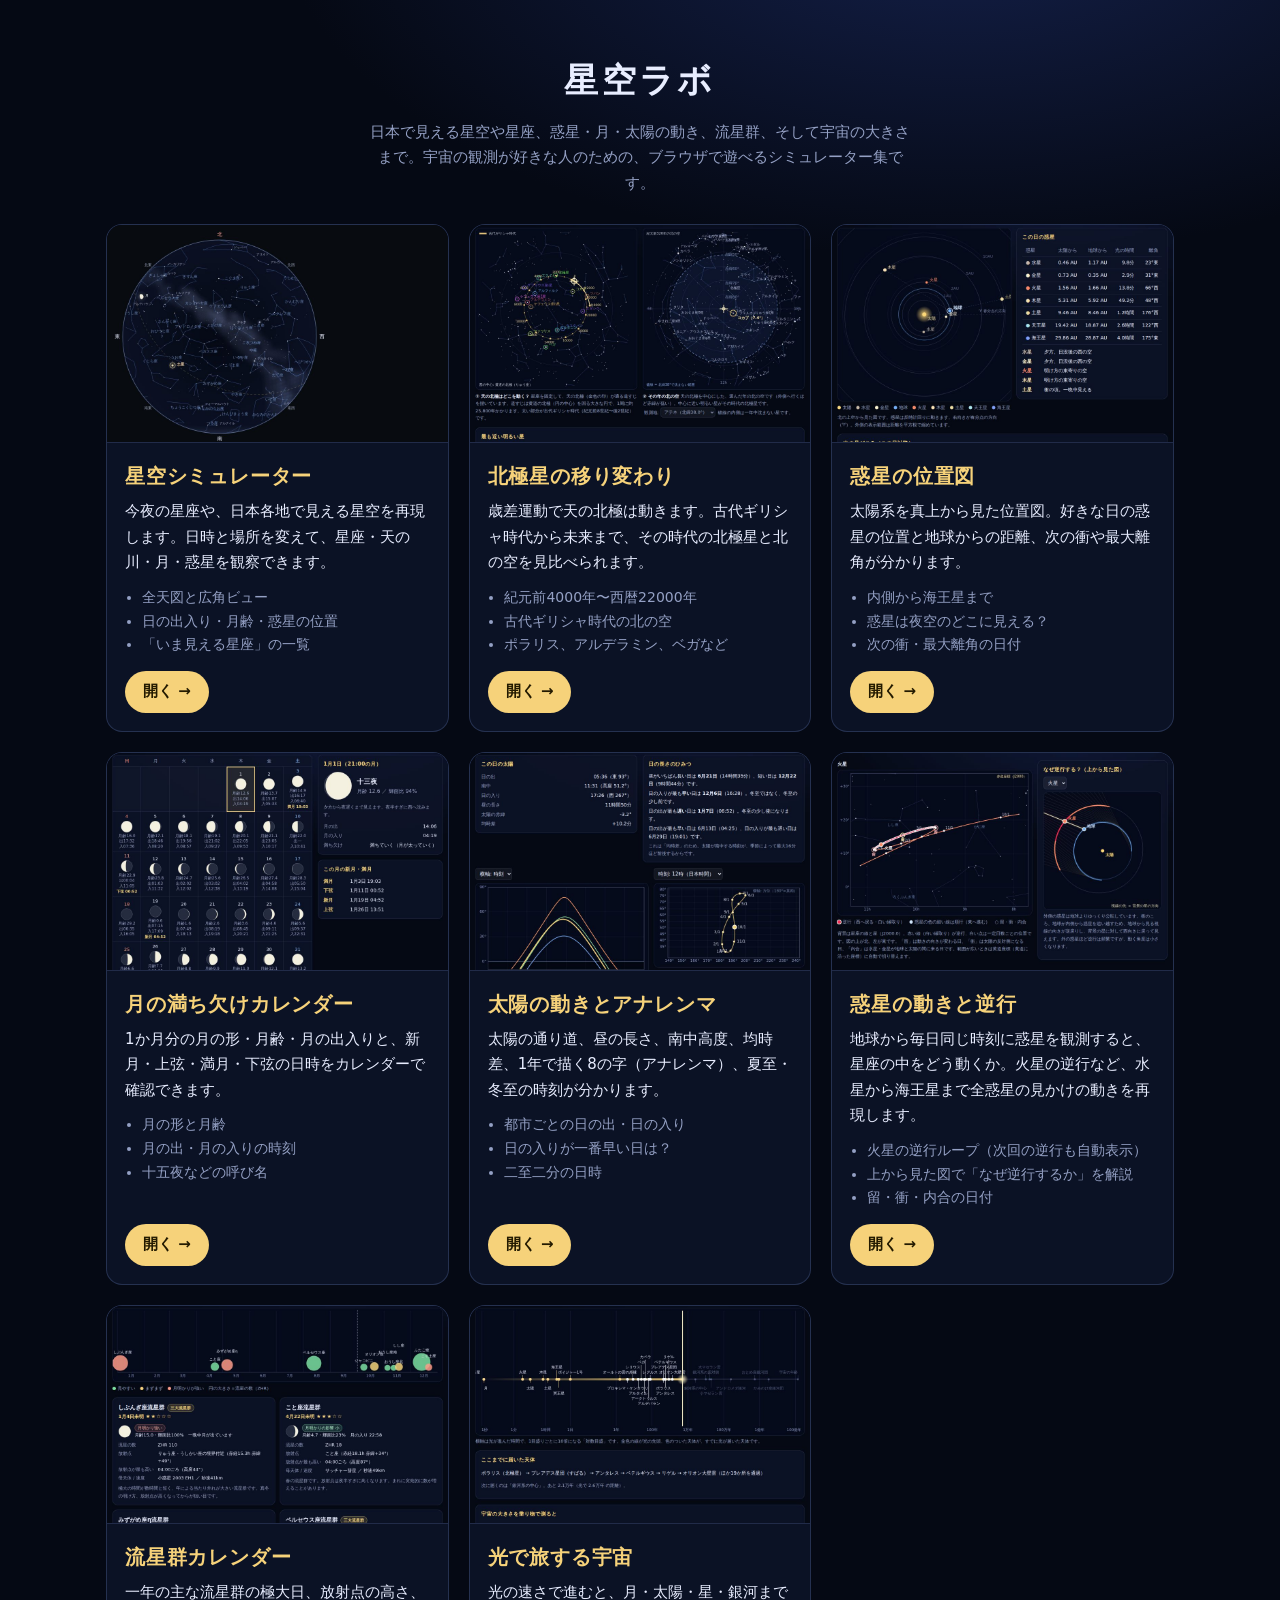
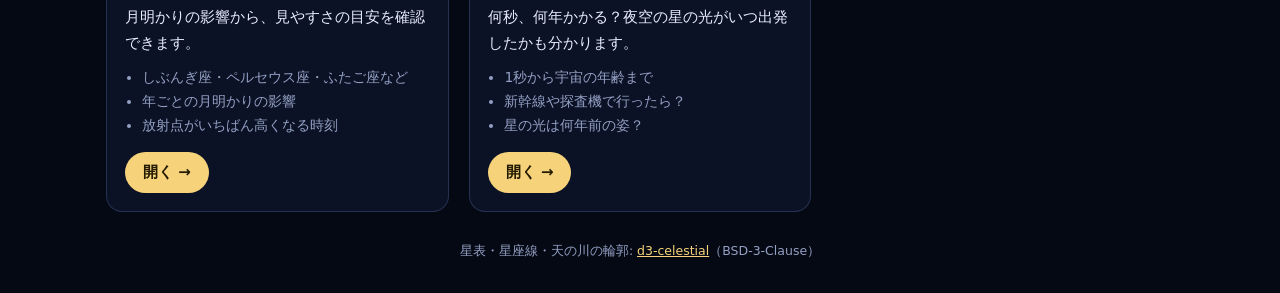
==== index.html @ 2b983fd1 "惑星の動きと逆行ページ(retro.html)を追加 毎日同じ時刻に観測した水星〜海王星の見かけの動きを、星座の中(赤道/黄道座標)と 方位・高度で表示。逆行区間・留・衝・内合の日付、上から見た視線の" ====
<!doctype html>
<html lang="ja">
<head>
  <meta charset="utf-8">
  <meta name="viewport" content="width=device-width, initial-scale=1, viewport-fit=cover">
  <meta name="theme-color" content="#050914">
  <title>星空ラボ｜星空・惑星・月・太陽・流星群のシミュレーター</title>
  <meta name="description" content="日本で見える星空や星座、北極星の移り変わり、惑星・月・太陽の動き、流星群、宇宙の大きさをブラウザで体験できるシミュレーター集。">
  <link rel="icon" href="data:image/svg+xml,%3Csvg xmlns='http://www.w3.org/2000/svg' viewBox='0 0 32 32'%3E%3Crect width='32' height='32' rx='7' fill='%23050914'/%3E%3Cpath d='M16 5l2.9 7.1 7.6.6-5.8 5 1.8 7.4L16 21l-6.5 4.1 1.8-7.4-5.8-5 7.6-.6z' fill='%23f6d27a'/%3E%3C/svg%3E">
  <link rel="stylesheet" href="css/top.css">
</head>
<body>
  <header class="hero">
    <h1>星空ラボ</h1>
    <p>日本で見える星空や星座、惑星・月・太陽の動き、流星群、そして宇宙の大きさまで。宇宙の観測が好きな人のための、ブラウザで遊べるシミュレーター集です。</p>
  </header>

  <main class="cards">
    <a class="card" href="sky.html">
      <img src="assets/thumb-sky.jpg" width="1000" height="640" alt="全天の星空と星座線、天の川を描いた星図" loading="eager">
      <div class="body">
        <h2>星空シミュレーター</h2>
        <p>今夜の星座や、日本各地で見える星空を再現します。日時と場所を変えて、星座・天の川・月・惑星を観察できます。</p>
        <ul>
          <li>全天図と広角ビュー</li>
          <li>日の出入り・月齢・惑星の位置</li>
          <li>「いま見える星座」の一覧</li>
        </ul>
        <span class="go">開く →</span>
      </div>
    </a>

    <a class="card" href="pole-star.html">
      <img src="assets/thumb-pole.jpg" width="1000" height="640" alt="天の北極の移動経路と、紀元前320年の北の空" loading="eager">
      <div class="body">
        <h2>北極星の移り変わり</h2>
        <p>歳差運動で天の北極は動きます。古代ギリシャ時代から未来まで、その時代の北極星と北の空を見比べられます。</p>
        <ul>
          <li>紀元前4000年〜西暦22000年</li>
          <li>古代ギリシャ時代の北の空</li>
          <li>ポラリス、アルデラミン、ベガなど</li>
        </ul>
        <span class="go">開く →</span>
      </div>
    </a>

    <a class="card" href="planets.html">
      <img src="assets/thumb-planets.jpg" width="1000" height="640" alt="太陽系の惑星の軌道と、各惑星の位置" loading="lazy">
      <div class="body">
        <h2>惑星の位置図</h2>
        <p>太陽系を真上から見た位置図。好きな日の惑星の位置と地球からの距離、次の衝や最大離角が分かります。</p>
        <ul>
          <li>内側から海王星まで</li>
          <li>惑星は夜空のどこに見える？</li>
          <li>次の衝・最大離角の日付</li>
        </ul>
        <span class="go">開く →</span>
      </div>
    </a>

    <a class="card" href="moon.html">
      <img src="assets/thumb-moon.jpg" width="1000" height="640" alt="1か月分の月の満ち欠けカレンダー" loading="lazy">
      <div class="body">
        <h2>月の満ち欠けカレンダー</h2>
        <p>1か月分の月の形・月齢・月の出入りと、新月・上弦・満月・下弦の日時をカレンダーで確認できます。</p>
        <ul>
          <li>月の形と月齢</li>
          <li>月の出・月の入りの時刻</li>
          <li>十五夜などの呼び名</li>
        </ul>
        <span class="go">開く →</span>
      </div>
    </a>

    <a class="card" href="sun.html">
      <img src="assets/thumb-sun.jpg" width="1000" height="640" alt="太陽の通り道のグラフとアナレンマ" loading="lazy">
      <div class="body">
        <h2>太陽の動きとアナレンマ</h2>
        <p>太陽の通り道、昼の長さ、南中高度、均時差、1年で描く8の字（アナレンマ）、夏至・冬至の時刻が分かります。</p>
        <ul>
          <li>都市ごとの日の出・日の入り</li>
          <li>日の入りが一番早い日は？</li>
          <li>二至二分の日時</li>
        </ul>
        <span class="go">開く →</span>
      </div>
    </a>

    <a class="card" href="retro.html">
      <img src="assets/thumb-retro.jpg" width="1000" height="640" alt="星座の中を動く火星の逆行ループ" loading="lazy">
      <div class="body">
        <h2>惑星の動きと逆行</h2>
        <p>地球から毎日同じ時刻に惑星を観測すると、星座の中をどう動くか。火星の逆行など、水星から海王星まで全惑星の見かけの動きを再現します。</p>
        <ul>
          <li>火星の逆行ループ（次回の逆行も自動表示）</li>
          <li>上から見た図で「なぜ逆行するか」を解説</li>
          <li>留・衝・内合の日付</li>
        </ul>
        <span class="go">開く →</span>
      </div>
    </a>

    <a class="card" href="meteor.html">
      <img src="assets/thumb-meteor.jpg" width="1000" height="640" alt="一年の流星群と見やすさの目安" loading="lazy">
      <div class="body">
        <h2>流星群カレンダー</h2>
        <p>一年の主な流星群の極大日、放射点の高さ、月明かりの影響から、見やすさの目安を確認できます。</p>
        <ul>
          <li>しぶんぎ座・ペルセウス座・ふたご座など</li>
          <li>年ごとの月明かりの影響</li>
          <li>放射点がいちばん高くなる時刻</li>
        </ul>
        <span class="go">開く →</span>
      </div>
    </a>

    <a class="card" href="scale.html">
      <img src="assets/thumb-scale.jpg" width="1000" height="640" alt="光が進んだ時間と届く天体を示した図" loading="lazy">
      <div class="body">
        <h2>光で旅する宇宙</h2>
        <p>光の速さで進むと、月・太陽・星・銀河まで何秒、何年かかる？夜空の星の光がいつ出発したかも分かります。</p>
        <ul>
          <li>1秒から宇宙の年齢まで</li>
          <li>新幹線や探査機で行ったら？</li>
          <li>星の光は何年前の姿？</li>
        </ul>
        <span class="go">開く →</span>
      </div>
    </a>

  </main>

  <footer class="foot">
    <p>星表・星座線・天の川の輪郭: <a href="https://github.com/ofrohn/d3-celestial" target="_blank" rel="noopener">d3-celestial</a>（BSD-3-Clause）</p>
  </footer>
</body>
</html>
---- css/top.css ----
:root {
  --bg: #050914;
  --card: rgba(14, 20, 40, 0.85);
  --line: rgba(140, 170, 255, 0.2);
  --text: #e8edff;
  --muted: #94a0c4;
  --accent: #f6d27a;
  --font: system-ui, -apple-system, "Hiragino Sans", "Hiragino Kaku Gothic ProN", "Noto Sans JP", Meiryo, sans-serif;
}
* { box-sizing: border-box; }
html { background: radial-gradient(1100px 560px at 75% -10%, #14204a 0%, transparent 62%), var(--bg); background-attachment: fixed; -webkit-text-size-adjust: 100%; }
body {
  margin: 0 auto;
  max-width: 1100px;
  min-height: 100vh;
  padding: calc(32px + env(safe-area-inset-top)) 16px calc(32px + env(safe-area-inset-bottom));
  color: var(--text);
  font: 15px/1.7 var(--font);
}
a { color: var(--accent); }
.hero { text-align: center; padding: 20px 0 28px; }
.hero h1 { margin: 0 0 10px; font-size: 34px; letter-spacing: 0.1em; }
.hero p { margin: 0 auto; max-width: 36em; color: var(--muted); }

.cards { display: grid; grid-template-columns: repeat(auto-fit, minmax(300px, 1fr)); gap: 20px; }
.card {
  display: flex;
  flex-direction: column;
  color: inherit;
  text-decoration: none;
  background: var(--card);
  border: 1px solid var(--line);
  border-radius: 16px;
  overflow: hidden;
  transition: transform 0.18s ease, border-color 0.18s ease;
}
.card:hover { transform: translateY(-3px); border-color: var(--accent); }
.card:focus-visible { outline: 2px solid var(--accent); outline-offset: 3px; }
.card img { display: block; width: 100%; height: auto; aspect-ratio: 25 / 16; object-fit: cover; background: #060b1c; border-bottom: 1px solid var(--line); }
.body { display: flex; flex-direction: column; flex: 1; padding: 16px 18px 18px; }
.body h2 { margin: 0 0 6px; font-size: 20px; color: var(--accent); letter-spacing: 0.04em; }
.body p { margin: 0 0 10px; color: var(--text); }
.body ul { margin: 0 0 14px; padding-left: 1.2em; color: var(--muted); font-size: 14px; }
.go { margin-top: auto; align-self: flex-start; padding: 8px 18px; border-radius: 999px; background: var(--accent); color: #231a00; font-weight: 700; }

.foot { margin-top: 28px; text-align: center; color: var(--muted); font-size: 12.5px; }
.foot p { margin: 0; }

@media (max-width: 640px) {
  .hero h1 { font-size: 28px; }
  body { padding-top: 20px; }
}
@media (prefers-reduced-motion: reduce) { .card { transition: none; } }
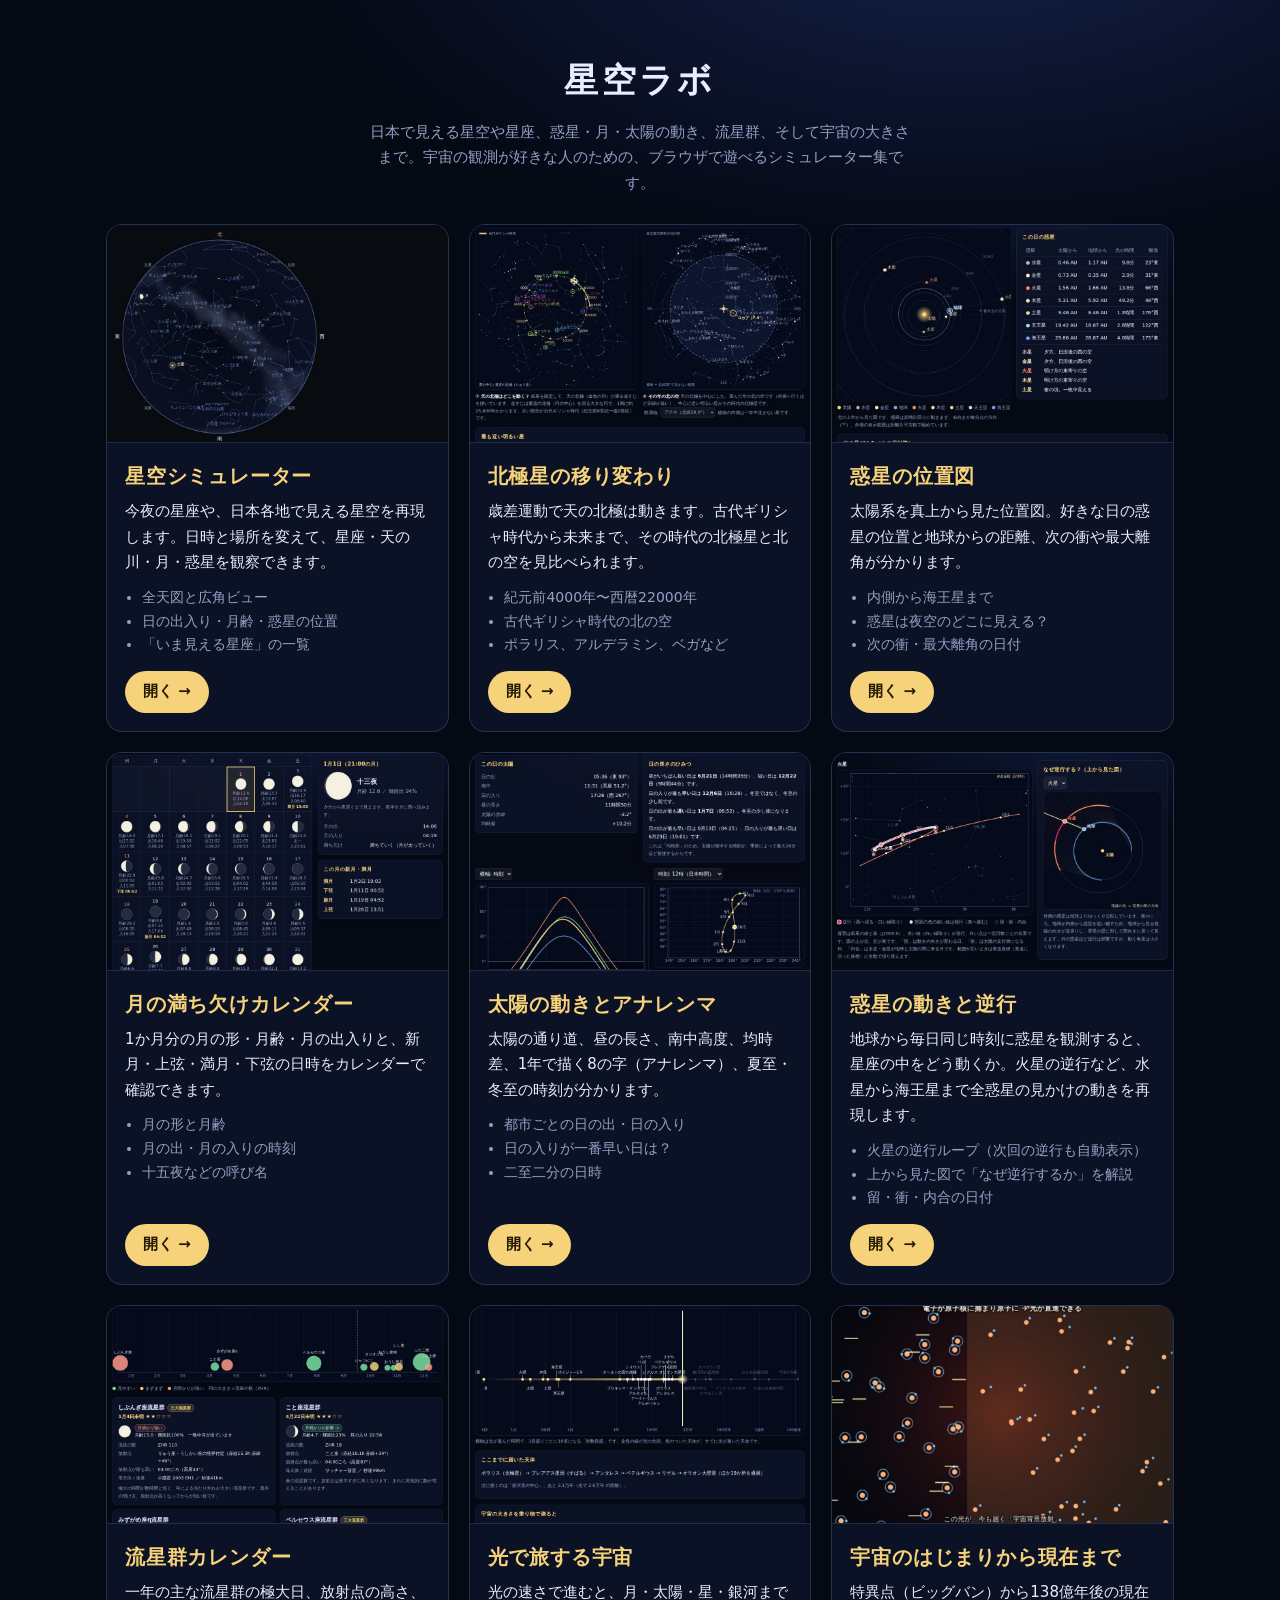
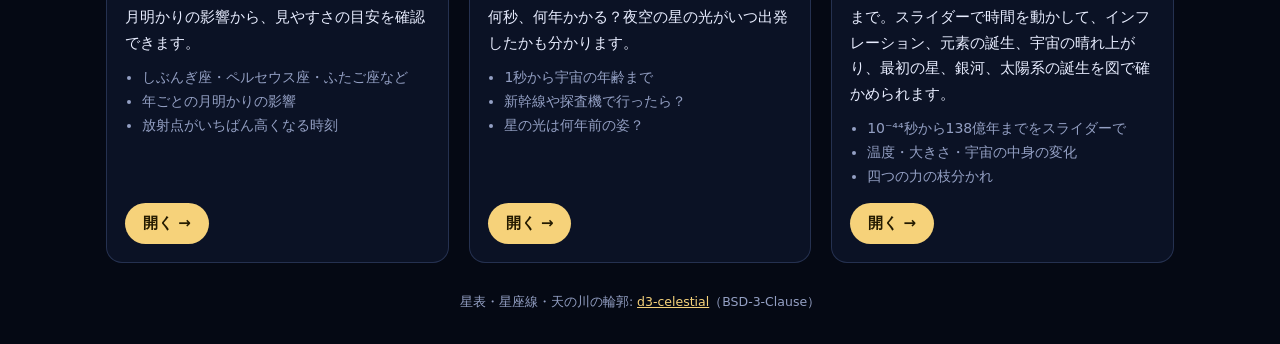
==== commit 81616061: "宇宙のはじまりから現在までを時系列で見られるページを追加 Co-Authored-By: Claude Sonnet 5.5 <noreply@anthropic.com> Claude-Sessio" ====
--- a/index.html
+++ b/index.html
@@ -4,10 +4,16 @@
   <meta charset="utf-8">
   <meta name="viewport" content="width=device-width, initial-scale=1, viewport-fit=cover">
   <meta name="theme-color" content="#050914">
+  <link rel="manifest" href="manifest.webmanifest">
+  <meta name="mobile-web-app-capable" content="yes">
+  <meta name="apple-mobile-web-app-capable" content="yes">
+  <meta name="apple-mobile-web-app-title" content="星空ラボ">
+  <meta name="apple-mobile-web-app-status-bar-style" content="black-translucent">
+  <link rel="apple-touch-icon" href="assets/icons/apple-touch-icon.png">
   <title>星空ラボ｜星空・惑星・月・太陽・流星群のシミュレーター</title>
-  <meta name="description" content="日本で見える星空や星座、北極星の移り変わり、惑星・月・太陽の動き、流星群、宇宙の大きさをブラウザで体験できるシミュレーター集。">
+  <meta name="description" content="日本で見える星空や星座、北極星の移り変わり、惑星・月・太陽の動き、流星群、宇宙の大きさと歴史をブラウザで体験できるシミュレーター集。">
   <link rel="icon" href="data:image/svg+xml,%3Csvg xmlns='http://www.w3.org/2000/svg' viewBox='0 0 32 32'%3E%3Crect width='32' height='32' rx='7' fill='%23050914'/%3E%3Cpath d='M16 5l2.9 7.1 7.6.6-5.8 5 1.8 7.4L16 21l-6.5 4.1 1.8-7.4-5.8-5 7.6-.6z' fill='%23f6d27a'/%3E%3C/svg%3E">
-  <link rel="stylesheet" href="css/top.css">
+  <link rel="stylesheet" href="css/top.css?v=20261009a">
 </head>
 <body>
   <header class="hero">
@@ -128,10 +134,25 @@
       </div>
     </a>
 
+    <a class="card" href="universe.html">
+      <img src="assets/thumb-universe.jpg" width="1000" height="640" alt="宇宙の晴れ上がりを描いた図" loading="lazy">
+      <div class="body">
+        <h2>宇宙のはじまりから現在まで</h2>
+        <p>特異点（ビッグバン）から138億年後の現在まで。スライダーで時間を動かして、インフレーション、元素の誕生、宇宙の晴れ上がり、最初の星、銀河、太陽系の誕生を図で確かめられます。</p>
+        <ul>
+          <li>10⁻⁴⁴秒から138億年までをスライダーで</li>
+          <li>温度・大きさ・宇宙の中身の変化</li>
+          <li>四つの力の枝分かれ</li>
+        </ul>
+        <span class="go">開く →</span>
+      </div>
+    </a>
+
   </main>
 
   <footer class="foot">
     <p>星表・星座線・天の川の輪郭: <a href="https://github.com/ofrohn/d3-celestial" target="_blank" rel="noopener">d3-celestial</a>（BSD-3-Clause）</p>
   </footer>
+  <script src="js/nav.js?v=20261009a"></script>
 </body>
 </html>
--- a/css/top.css
+++ b/css/top.css
@@ -7,6 +7,13 @@
   --accent: #f6d27a;
   --font: system-ui, -apple-system, "Hiragino Sans", "Hiragino Kaku Gothic ProN", "Noto Sans JP", Meiryo, sans-serif;
 }
+
+/* ダブルタップで画面が拡大されないようにする（連打するボタンで特に起きる）。キャンバスは独自の操作のため none のまま */
+html, body, button, select, input, label, .topbar, .panel, .sensor-bar, .info-card, .toast { touch-action: manipulation; }
+button, .sensor-bar, .topbar { -webkit-tap-highlight-color: transparent; -webkit-user-select: none; user-select: none; -webkit-touch-callout: none; }
+/* iPhone は 16px 未満の入力欄に触れると画面を自動で拡大するため、タッチ端末では 16px にする */
+@media (pointer: coarse) { input, select, textarea { font-size: 16px; } }
+
 * { box-sizing: border-box; }
 html { background: radial-gradient(1100px 560px at 75% -10%, #14204a 0%, transparent 62%), var(--bg); background-attachment: fixed; -webkit-text-size-adjust: 100%; }
 body {
